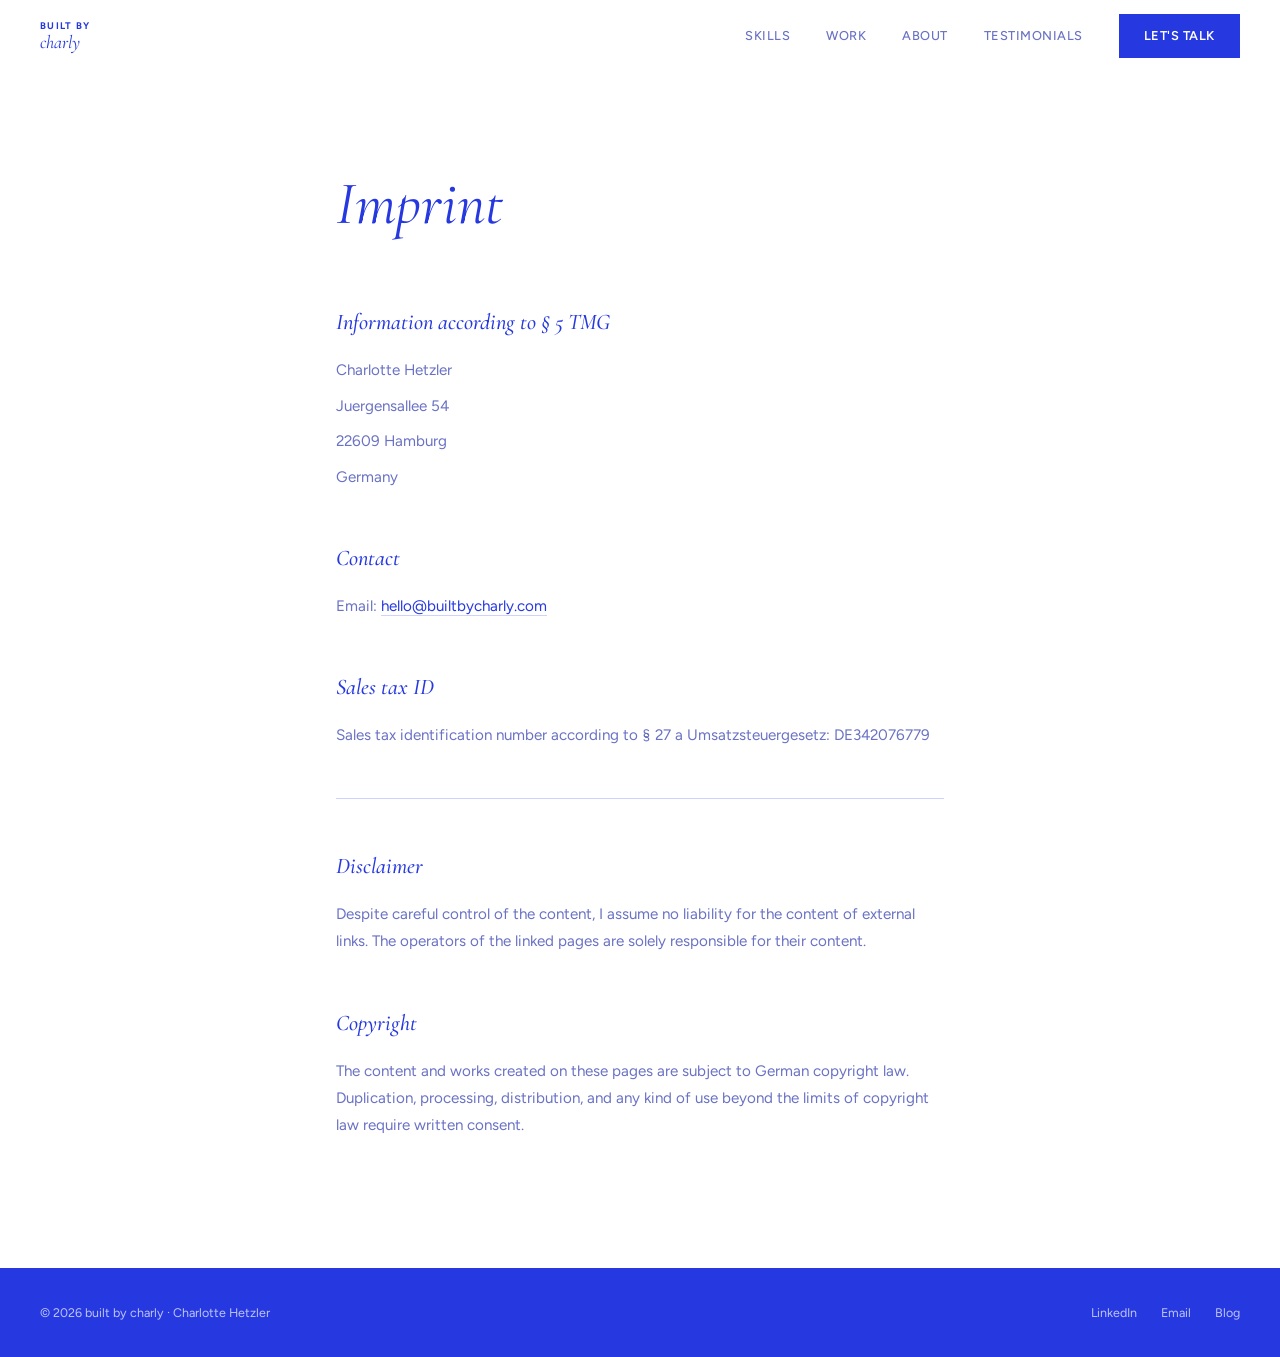
==== imprint.html @ 18672c00 "content changes + logos" ====
<!doctype html>
<html lang="en">
  <head>
    <meta charset="UTF-8" />
    <meta name="viewport" content="width=device-width, initial-scale=1.0" />
    <title>Imprint — built by charly</title>
    <meta name="robots" content="noindex" />

    <!-- Favicons -->
    <link rel="icon" href="assets/img/favicon.ico" sizes="any" />
    <link
      rel="icon"
      type="image/png"
      sizes="512x512"
      href="assets/img/favicon-512.png"
    />
    <link rel="apple-touch-icon" href="assets/img/favicon-512.png" />

    <link rel="preconnect" href="https://fonts.googleapis.com" />
    <link rel="preconnect" href="https://fonts.gstatic.com" crossorigin />
    <link
      href="https://fonts.googleapis.com/css2?family=Cormorant+Garamond:ital,wght@0,300;0,400;0,500;0,600;1,300;1,400;1,500;1,600&family=Figtree:wght@400;500;600;700&display=swap"
      rel="stylesheet"
    />
    <link rel="stylesheet" href="assets/style.css" />
    <style>
      .imprint {
        padding: calc(var(--nav-h) + 80px) 0 120px;
        max-width: 680px;
        margin: 0 auto;
        padding-left: 36px;
        padding-right: 36px;
      }
      .imprint h1 {
        font-family: var(--serif);
        font-size: clamp(2.4rem, 5vw, 3.8rem);
        font-weight: 300;
        color: var(--text);
        margin-bottom: 48px;
      }
      .imprint h1 em {
        font-style: italic;
        font-weight: 400;
      }
      .imprint h2 {
        font-family: var(--serif);
        font-size: 1.4rem;
        font-weight: 500;
        font-style: italic;
        color: var(--text);
        margin-top: 48px;
        margin-bottom: 16px;
      }
      .imprint p {
        font-size: 0.95rem;
        color: var(--text-soft);
        line-height: 1.8;
        margin-bottom: 8px;
      }
      .imprint a {
        color: var(--blue);
        border-bottom: 1px solid var(--blue-pale);
        transition: border-color 0.3s;
      }
      .imprint a:hover {
        border-color: var(--blue);
      }
      .imprint hr {
        border: none;
        height: 1px;
        background: var(--blue-pale);
        margin: 48px 0;
      }
    </style>
  </head>
  <body>
    <nav class="nav sc">
      <div class="nav-in">
        <a href="/" class="nav-logo">
          <span class="nav-logo-top">built by</span>
          <span class="nav-logo-bot">charly</span>
        </a>
        <div class="nav-links">
          <a href="/#skills">Skills</a>
          <a href="/#work">Work</a>
          <a href="/#about">About</a>
          <a href="/#testimonials">Testimonials</a>
          <a href="/#contact" class="nav-pill">Let's Talk</a>
        </div>
        <button class="burg" id="burg" aria-label="Menu">
          <span></span><span></span><span></span>
        </button>
      </div>
    </nav>
    <div class="mmenu" id="mm">
      <a href="/#skills">Skills</a>
      <a href="/#work">Work</a>
      <a href="/#about">About</a>
      <a href="/#testimonials">Testimonials</a>
      <a href="/#contact">Contact</a>
    </div>

    <div class="imprint">
      <h1><em>Imprint</em></h1>

      <h2>Information according to § 5 TMG</h2>
      <p>Charlotte Hetzler</p>
      <p>Juergensallee 54</p>
      <p>22609 Hamburg</p>
      <p>Germany</p>

      <h2>Contact</h2>
      <p>
        Email:
        <a href="mailto:hello@builtbycharly.com">hello@builtbycharly.com</a>
      </p>

      <h2>Sales tax ID</h2>
      <p>
        Sales tax identification number according to § 27 a Umsatzsteuergesetz:
        DE342076779
      </p>

      <hr />

      <h2>Disclaimer</h2>
      <p>
        Despite careful control of the content, I assume no liability for the
        content of external links. The operators of the linked pages are solely
        responsible for their content.
      </p>

      <h2>Copyright</h2>
      <p>
        The content and works created on these pages are subject to German
        copyright law. Duplication, processing, distribution, and any kind of
        use beyond the limits of copyright law require written consent.
      </p>
    </div>

    <footer>
      <span>&copy; 2026 built by charly &middot; Charlotte Hetzler</span>
      <div class="ft-links">
        <a href="https://www.linkedin.com/in/charlottehetzler/" target="_blank"
          >LinkedIn</a
        >
        <a href="mailto:hello@builtbycharly.com">Email</a>
        <a href="https://medium.com/@charlyhetzler" target="_blank">Blog</a>
      </div>
    </footer>

    <script>
      // Mobile menu
      const burg = document.getElementById("burg");
      const mm = document.getElementById("mm");
      if (burg && mm) {
        burg.addEventListener("click", () => {
          burg.classList.toggle("on");
          mm.classList.toggle("on");
        });
        mm.querySelectorAll("a").forEach((a) =>
          a.addEventListener("click", () => {
            burg.classList.remove("on");
            mm.classList.remove("on");
          }),
        );
      }
    </script>
  </body>
</html>
---- assets/style.css ----
:root{
  --blue:#2639E0;--blue-deep:#1C2DB8;--blue-pale:#CDD2FF;
  --blue-glow:rgba(38,57,224,.12);
  --white:#fff;
  --text:#2639E0;--text-body:#3D4AB0;--text-soft:#6A72C4;--text-faint:#9EA4D8;
  --serif:'Cormorant Garamond',Georgia,serif;
  --sans:'Figtree',-apple-system,sans-serif;
  --ease:cubic-bezier(.22,1,.36,1);
  --nav-h:72px;
}
*,*::before,*::after{margin:0;padding:0;box-sizing:border-box}
html{scroll-behavior:smooth}
body{font-family:var(--sans);background:var(--white);color:var(--text-body);line-height:1.7;overflow-x:hidden;-webkit-font-smoothing:antialiased}
::selection{background:var(--blue);color:#fff}
img{display:block;max-width:100%}a{color:inherit;text-decoration:none}

[data-r]{opacity:0;transform:translateY(52px);transition:opacity 1s var(--ease),transform 1s var(--ease);will-change:opacity,transform}
[data-r].v{opacity:1;transform:translateY(0)}
.d1{transition-delay:.1s}.d2{transition-delay:.2s}.d3{transition-delay:.3s}.d4{transition-delay:.4s}

.w{max-width:1200px;margin:0 auto;padding:0 36px}
.sl{font-family:var(--sans);font-size:.68rem;font-weight:700;text-transform:uppercase;letter-spacing:.2em;color:var(--blue);margin-bottom:20px}
.sh{font-family:var(--serif);font-size:clamp(2.4rem,4.8vw,3.8rem);font-weight:300;line-height:1.1;letter-spacing:-.02em;color:var(--text);margin-bottom:20px}
.sh em{font-style:italic;font-weight:400;color:var(--blue)}

/* ═══ NAV ═══ */
.nav{position:fixed;top:0;left:0;right:0;z-index:1000;height:var(--nav-h);display:flex;align-items:center;padding:0 40px;transition:background .5s,backdrop-filter .5s}
.nav.sc{background:rgba(255,255,255,.95);backdrop-filter:blur(22px)}
.nav-in{width:100%;max-width:1400px;margin:0 auto;display:flex;align-items:center;justify-content:space-between}
.nav-logo{display:flex;flex-direction:column;line-height:1;text-decoration:none}
.nav-logo-top{font-family:var(--sans);font-size:.6rem;font-weight:700;letter-spacing:.14em;text-transform:uppercase;color:var(--text)}
.nav-logo-bot{font-family:var(--serif);font-size:1.15rem;font-weight:400;font-style:italic;color:var(--blue);margin-top:2px}
.nav-links{display:flex;align-items:center;gap:36px}
.nav-links a{font-size:.8rem;font-weight:500;letter-spacing:.04em;text-transform:uppercase;color:var(--text-soft);transition:color .3s;position:relative}
.nav-links a::after{content:'';position:absolute;bottom:-5px;left:0;width:0;height:2px;background:var(--blue);transition:width .35s var(--ease)}
.nav-links a:hover{color:var(--text)}.nav-links a:hover::after{width:100%}
/* Nav pill — white outline when on hero, solid blue after scroll */
.nav-pill{background:transparent!important;color:#fff!important;border:1.5px solid rgba(255,255,255,.4)!important;padding:10px 24px;font-weight:600!important;transition:transform .3s var(--ease),box-shadow .3s,background .3s,border-color .3s,color .3s}
.nav-pill::after{display:none!important}
.nav-pill:hover{background:rgba(255,255,255,.12)!important;border-color:rgba(255,255,255,.7)!important}
/* After scroll — switch to blue pill */
.nav.sc .nav-pill{background:var(--blue)!important;color:#fff!important;border-color:var(--blue)!important}
.nav.sc .nav-pill:hover{transform:translateY(-2px);box-shadow:0 8px 24px var(--blue-glow)}
/* Nav text colors when on hero (before scroll) */
.nav:not(.sc) .nav-logo-top{color:rgba(255,255,255,.6)}
.nav:not(.sc) .nav-logo-bot{color:#fff}
.nav:not(.sc) .nav-links a{color:rgba(255,255,255,.5)}
.nav:not(.sc) .nav-links a:hover{color:#fff}
.nav:not(.sc) .nav-links a::after{background:#fff}
.nav:not(.sc) .burg span{background:#fff}
.burg{display:none;background:none;border:none;cursor:pointer;width:28px;height:20px;position:relative;z-index:1001}
.burg span{display:block;width:100%;height:2px;background:var(--text);position:absolute;left:0;transition:.35s var(--ease)}
.burg span:nth-child(1){top:0}.burg span:nth-child(2){top:9px}.burg span:nth-child(3){top:18px}
.burg.on span:nth-child(1){top:9px;transform:rotate(45deg)}.burg.on span:nth-child(2){opacity:0}.burg.on span:nth-child(3){top:9px;transform:rotate(-45deg)}
.mmenu{position:fixed;inset:0;z-index:999;background:rgba(255,255,255,.98);backdrop-filter:blur(24px);display:flex;flex-direction:column;align-items:center;justify-content:center;gap:20px;opacity:0;pointer-events:none;transition:opacity .4s}
.mmenu.on{opacity:1;pointer-events:auto}
.mmenu a{font-family:var(--serif);font-size:2.6rem;font-weight:400;font-style:italic;color:var(--text);transition:color .3s}
.mmenu a:hover{color:var(--blue)}

/* ═══ HERO ═══ */
.hero{min-height:100vh;background:var(--blue);color:#fff;display:flex;align-items:center;padding:calc(var(--nav-h) + 40px) 0 80px;position:relative;overflow:hidden}
.hero::before{content:'';position:absolute;top:-20%;right:-10%;width:800px;height:800px;border-radius:50%;background:radial-gradient(circle,rgba(255,255,255,.08),transparent 70%);pointer-events:none}
.hero-in{position:relative;z-index:2;max-width:1200px;margin:0 auto;padding:0 36px}
.hero-tag{font-size:.72rem;font-weight:600;text-transform:uppercase;letter-spacing:.2em;color:rgba(255,255,255,.45);margin-bottom:44px;display:flex;align-items:center;gap:12px;opacity:0;animation:fu .8s var(--ease) .15s forwards}
.hero-tag::before{content:'';width:24px;height:1.5px;background:rgba(255,255,255,.3)}
.hero h1{font-family:var(--serif);font-size:clamp(3.2rem,7.5vw,6.8rem);font-weight:300;line-height:1.04;letter-spacing:-.03em;max-width:900px;margin-bottom:44px;opacity:0;animation:fu .9s var(--ease) .3s forwards}
.hero h1 em{font-style:italic;font-weight:400;color:var(--blue-pale)}
.hero-p{font-size:1.1rem;color:rgba(255,255,255,.55);max-width:460px;line-height:1.8;margin-bottom:56px;opacity:0;animation:fu .9s var(--ease) .45s forwards}
.hero-btns{display:flex;gap:14px;flex-wrap:wrap;opacity:0;animation:fu .9s var(--ease) .6s forwards}
.btn{display:inline-flex;align-items:center;gap:10px;padding:16px 34px;font-size:.9rem;font-weight:600;border:none;cursor:pointer;transition:transform .35s var(--ease),box-shadow .35s}
.btn-w{background:#fff;color:var(--blue)}.btn-w:hover{transform:translateY(-3px);box-shadow:0 14px 40px rgba(38,57,224,.18)}
.btn-g{background:rgba(255,255,255,.07);color:#fff;border:1px solid rgba(255,255,255,.14)}.btn-g:hover{background:rgba(255,255,255,.13);border-color:rgba(255,255,255,.28)}
.hero-loc{position:absolute;bottom:44px;right:36px;font-size:.76rem;color:rgba(255,255,255,.28);opacity:0;animation:fu .8s var(--ease) 1s forwards}
@keyframes fu{from{opacity:0;transform:translateY(28px)}to{opacity:1;transform:translateY(0)}}

/* ═══ LOGOS — thin strip, not a full section ═══ */
.logos-strip{background:var(--blue);padding:28px 0;overflow:hidden}
.logos-track{display:flex;align-items:center;gap:56px;width:max-content;animation:ls 30s linear infinite}
.logos-track img{height:22px;width:auto;opacity:.4;filter:brightness(0) invert(1);transition:opacity .3s}
.logos-track img:hover{opacity:.8}
@keyframes ls{0%{transform:translateX(0)}100%{transform:translateX(-50%)}}

/* ═══════════════════════════════════════
   SKILLS — 4 cards, asymmetric grid
   No handoff card (it's a philosophy, not a skill)
   ═══════════════════════════════════════ */
.skills{background:var(--white);padding:160px 0 120px;position:relative;z-index:2}

.sk-grid{
  display:grid;
  grid-template-columns:1.3fr 1fr;
  grid-template-rows:auto auto;
  gap:20px;
  margin-top:56px;
}
.sk-grid:hover .sk-card{opacity:.4}
.sk-grid .sk-card:hover{opacity:1}

.sk-card{
  background:var(--white);border:2px solid var(--blue-pale);
  padding:44px 34px 38px;
  transition:opacity .4s var(--ease),transform .5s var(--ease),border-color .3s,box-shadow .4s;
}
.sk-card:hover{transform:translateY(-6px);border-color:var(--blue);box-shadow:0 20px 60px var(--blue-glow)}
.sk-card h3{font-family:var(--serif);font-size:1.4rem;font-weight:500;font-style:italic;color:var(--text);margin-bottom:14px}
.sk-card p{font-size:.88rem;color:var(--text-soft);line-height:1.75}

/* ═══════════════════════════════════════
   PROJECTS — full-width rows
   ═══════════════════════════════════════ */
.proj-sec{background:var(--blue);color:#fff;padding:160px 0;position:relative;z-index:2}
.proj-intro{max-width:600px;margin-bottom:64px}

.proj-row{
  display:flex;align-items:center;justify-content:space-between;
  padding:36px 0;border-top:1px solid rgba(255,255,255,.1);
  cursor:pointer;transition:padding .4s var(--ease),background .35s;
}
.proj-row:last-child{border-bottom:1px solid rgba(255,255,255,.1)}
.proj-row:hover{padding:36px 24px;background:rgba(255,255,255,.06)}
.proj-row-left{font-size:.78rem;font-weight:600;text-transform:uppercase;letter-spacing:.1em;color:rgba(255,255,255,.35)}
.proj-row-center{font-family:var(--serif);font-size:clamp(2.2rem,5vw,4.5rem);font-weight:400;font-style:italic;color:#fff;text-align:center;flex:1;transition:letter-spacing .4s var(--ease)}
.proj-row:hover .proj-row-center{letter-spacing:.03em}
.proj-row-right{font-size:.78rem;font-weight:600;color:rgba(255,255,255,.35)}

.proj-preview{position:fixed;width:320px;height:220px;pointer-events:none;z-index:900;overflow:hidden;opacity:0;transition:opacity .3s;box-shadow:0 20px 60px rgba(0,0,0,.3)}
.proj-preview img{width:100%;height:100%;object-fit:cover}
.proj-preview.show{opacity:1}

/* Mobile swiper */
.proj-swiper{display:none;margin-top:48px;overflow:hidden}
.proj-swiper-track{display:flex;gap:16px;overflow-x:auto;scroll-snap-type:x mandatory;-webkit-overflow-scrolling:touch;padding:8px 0 24px;cursor:grab;scrollbar-width:none}
.proj-swiper-track::-webkit-scrollbar{display:none}
.pcard-m{flex:0 0 300px;scroll-snap-align:start;background:rgba(255,255,255,.06);border:1px solid rgba(255,255,255,.1);overflow:hidden;display:block;transition:transform .5s var(--ease)}
.pcard-m:hover{transform:translateY(-6px)}
.pcard-m-img{width:100%;height:200px;overflow:hidden}
.pcard-m-img img{width:100%;height:100%;object-fit:cover;transition:transform .6s var(--ease)}
.pcard-m:hover .pcard-m-img img{transform:scale(1.05)}
.pcard-m-body{padding:20px 22px}
.pcard-m-tag{font-size:.62rem;font-weight:700;text-transform:uppercase;letter-spacing:.12em;color:var(--blue-pale);margin-bottom:6px}
.pcard-m-body h3{font-family:var(--serif);font-size:1.2rem;font-weight:500;margin-bottom:8px}
.pcard-m-body p{font-size:.82rem;color:rgba(255,255,255,.5);line-height:1.65}

/* ═══════════════════════════════════════
   ENGINEERING — stacked, with code texture
   ═══════════════════════════════════════ */
.eng{background:var(--white);padding:160px 0;position:relative;z-index:2}
.eng-cards{display:flex;flex-direction:column;gap:24px;margin-top:56px}
.eng-card{
  border:2px solid var(--blue-pale);padding:40px 40px;
  display:grid;grid-template-columns:1fr 1fr;gap:32px;align-items:start;
  transition:border-color .3s,box-shadow .4s var(--ease);
}
.eng-card:hover{border-color:var(--blue);box-shadow:0 16px 48px var(--blue-glow)}
a.eng-card{text-decoration:none;display:grid}
.eng-card h3{font-family:var(--serif);font-size:1.5rem;font-weight:400;color:var(--text);margin-bottom:4px}
.eng-link{font-size:1rem;opacity:.4;margin-left:8px;transition:opacity .3s,margin-left .3s}
.eng-card:hover .eng-link{opacity:1;margin-left:12px}
.eng-tag{font-size:.65rem;font-weight:700;text-transform:uppercase;letter-spacing:.14em;color:var(--blue);margin-bottom:8px}
.eng-card p{font-size:.9rem;color:var(--text-soft);line-height:1.78}
.eng-tech{display:flex;flex-wrap:wrap;gap:16px;margin-top:12px;font-size:.75rem;font-weight:600;color:var(--text);text-transform:uppercase;letter-spacing:.04em}

/* ═══════════════════════════════════════
   ABOUT — with breathwork mention
   ═══════════════════════════════════════ */
.abt{background:var(--white);position:relative;z-index:2;padding:160px 0}
.abt-grid{display:grid;grid-template-columns:.85fr 1.15fr;gap:80px;align-items:start;margin-top:48px}
.abt-vis{position:relative}
.abt-ph{width:100%;aspect-ratio:4/5;overflow:hidden;background:var(--blue-pale)}
.abt-ph img{width:100%;height:100%;object-fit:cover}
.abt-txt h2{font-family:var(--serif);font-size:clamp(2.2rem,4vw,3.2rem);font-weight:300;line-height:1.12;color:var(--text);margin-bottom:28px}
.abt-txt h2 em{font-style:italic;font-weight:400;color:var(--blue)}
.abt-txt p{font-size:.95rem;color:var(--text-soft);line-height:1.85;margin-bottom:16px}
.abt-txt p strong{color:var(--text);font-weight:600}
.abt-txt p a{color:var(--blue);border-bottom:1px solid var(--blue-pale);transition:border-color .3s}
.abt-txt p a:hover{border-color:var(--blue)}
.abt-txt p em{font-family:var(--serif);font-style:italic}

/* ═══════════════════════════════════════
   TESTIMONIALS — curated 4, varied layout
   ═══════════════════════════════════════ */
.tst{background:var(--blue);color:#fff;padding:140px 0;position:relative;z-index:2}
.tst-grid{display:grid;grid-template-columns:1fr 1fr;gap:20px;margin-top:56px}
.tst-c{
  background:var(--white);border:2px solid var(--blue-pale);
  padding:36px 30px 28px;
  transition:transform .5s var(--ease),border-color .4s;
}
.tst-c:hover{transform:translateY(-4px);border-color:var(--blue)}
.tst-q{font-family:var(--serif);font-size:3rem;line-height:.7;color:var(--blue);opacity:.18;margin-bottom:12px;font-weight:300}
.tst-c blockquote{font-size:.87rem;color:var(--text-soft);line-height:1.76;font-style:italic}
.tst-label{font-size:.62rem;font-weight:700;text-transform:uppercase;letter-spacing:.12em;color:var(--blue);margin-bottom:10px;opacity:.4}
.tst-who{margin-top:20px;padding-top:12px;border-top:1px solid var(--blue-pale)}
.tst-who strong{display:block;font-size:.84rem;color:var(--text)}
.tst-who span{font-size:.74rem;color:var(--text-faint)}

/* Mobile testimonial swiper */
.tst-swiper{display:none;margin-top:48px;overflow:hidden}
.tst-swiper-track{display:flex;gap:16px;overflow-x:auto;scroll-snap-type:x mandatory;-webkit-overflow-scrolling:touch;padding:4px 0 20px;scrollbar-width:none}
.tst-swiper-track::-webkit-scrollbar{display:none}
.tst-swiper .tst-c{flex:0 0 300px;scroll-snap-align:start;margin-bottom:0}

/* ═══ CTA ═══ */
.cta{background:var(--white);text-align:center;padding:160px 0 100px;position:relative;z-index:2}
.cta-in{max-width:620px;margin:0 auto}
.cta-in h2{font-family:var(--serif);font-size:clamp(2.4rem,5.5vw,4rem);font-weight:300;line-height:1.08;color:var(--text);margin-bottom:22px}
.cta-in h2 em{font-style:italic;font-weight:400;color:var(--blue)}
.cta-in p{font-size:1rem;color:var(--text-soft);margin-bottom:40px;line-height:1.78}
.cta-avail{display:inline-flex;align-items:center;gap:8px;font-size:.78rem;font-weight:600;color:var(--text);margin-bottom:32px;text-transform:uppercase;letter-spacing:.08em}
.cta-avail::before{content:'';width:8px;height:8px;border-radius:50%;background:#34D399;animation:pulse 2s ease-in-out infinite}
@keyframes pulse{0%,100%{opacity:1}50%{opacity:.4}}
.cta-mail{font-family:var(--serif);font-size:1.5rem;font-weight:400;font-style:italic;color:var(--blue);display:inline-flex;align-items:center;gap:8px;border-bottom:2px solid var(--blue-pale);padding-bottom:4px;transition:gap .3s var(--ease),border-color .3s}
.cta-mail:hover{gap:18px;border-color:var(--blue)}

/* ═══ FOOTER ═══ */
footer{padding:34px 40px;background:var(--blue);color:rgba(255,255,255,.7);display:flex;justify-content:space-between;align-items:center;font-size:.78rem;position:relative;z-index:2}
.ft-links{display:flex;gap:24px}
.ft-links a{color:rgba(255,255,255,.7);transition:color .3s}.ft-links a:hover{color:#fff}

/* ═══ RESPONSIVE ═══ */
@media(max-width:1060px){
  .sk-grid{grid-template-columns:1fr 1fr}
  .eng-card{grid-template-columns:1fr}
  .tst-grid{grid-template-columns:1fr 1fr}
  .abt-grid{grid-template-columns:1fr;gap:48px}
}
@media(max-width:768px){
  .skills,.eng,.abt,.cta{padding:72px 0}
  .proj-sec,.tst{padding:72px 0}
  .nav{padding:0 20px}.nav-links{display:none}.burg{display:block}
  .hero{padding:calc(var(--nav-h) + 16px) 0 48px}
  .hero-in,.w{padding:0 20px}
  .eng-card{padding:28px 24px;gap:20px}
  .eng-card h3{font-size:1.25rem}
  .hero-loc{display:none}
  .hero-btns{flex-direction:column;align-items:stretch;text-align:center}
  .btn{justify-content:center}
  .logos-strip{padding:20px 0}
  .logos-track img{height:16px}
  .logos-track{gap:36px}
  .cta{padding:72px 20px}
  .cta-in{padding:0}
  footer{flex-direction:column;gap:14px;text-align:center;padding:24px 20px}

  /* Skills — swiper on mobile */
  .sk-grid{display:flex;gap:14px;overflow-x:auto;scroll-snap-type:x mandatory;-webkit-overflow-scrolling:touch;scrollbar-width:none;padding:4px 0 16px;margin-left:-20px;margin-right:-20px;padding-left:20px;padding-right:20px}
  .sk-grid::-webkit-scrollbar{display:none}
  .sk-grid:hover .sk-card{opacity:1}
  .sk-card{flex:0 0 280px;scroll-snap-align:start;padding:32px 24px 28px}

  /* Projects swiper — full bleed */
  .proj-rows{display:none}
  .proj-swiper{display:block}
  .proj-swiper-track{margin-left:-20px;margin-right:-20px;padding-left:0;padding-right:0}
  .proj-swiper-track .pcard-m:first-child{margin-left:20px}

  /* Testimonials — full bleed swiper */
  .tst-grid{display:none}
  .tst-swiper{display:block}
  .tst-swiper-track{margin-left:-20px;margin-right:-20px;padding-left:0;padding-right:0}
  .tst-swiper-track .tst-c:first-child{margin-left:20px}
}
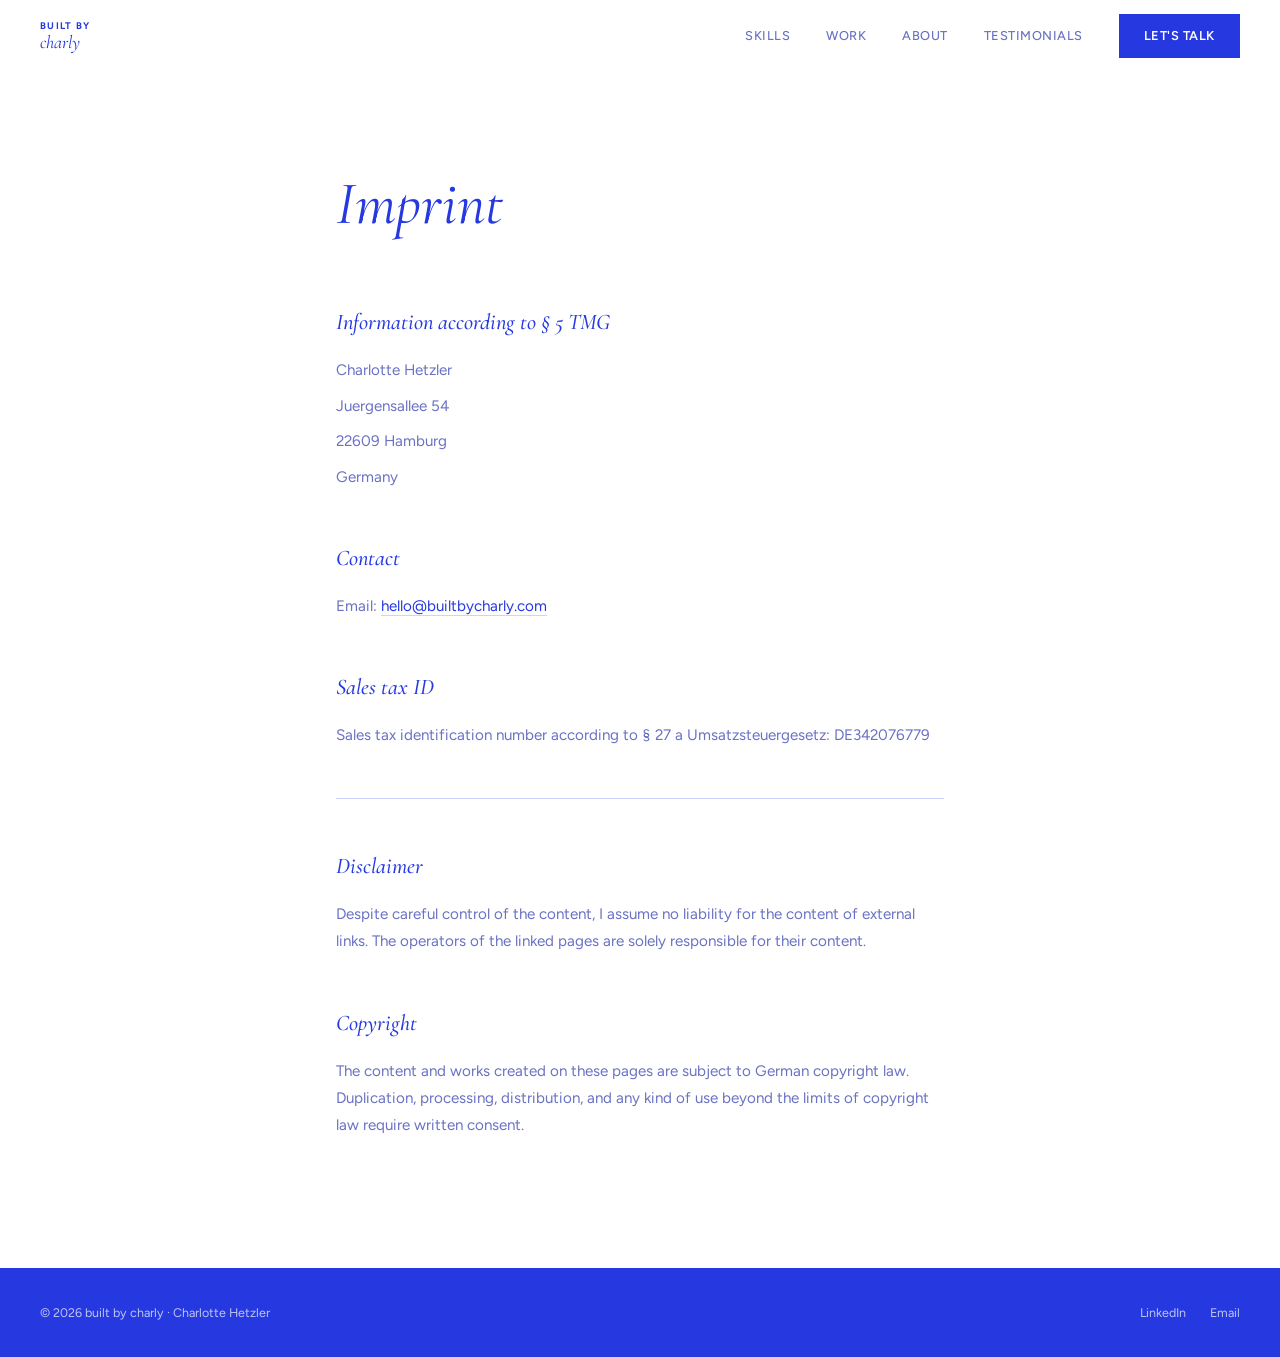
==== commit 17d12b51: "remove blog" ====
--- a/imprint.html
+++ b/imprint.html
@@ -145,7 +145,6 @@
           >LinkedIn</a
         >
         <a href="mailto:hello@builtbycharly.com">Email</a>
-        <a href="https://medium.com/@charlyhetzler" target="_blank">Blog</a>
       </div>
     </footer>
 
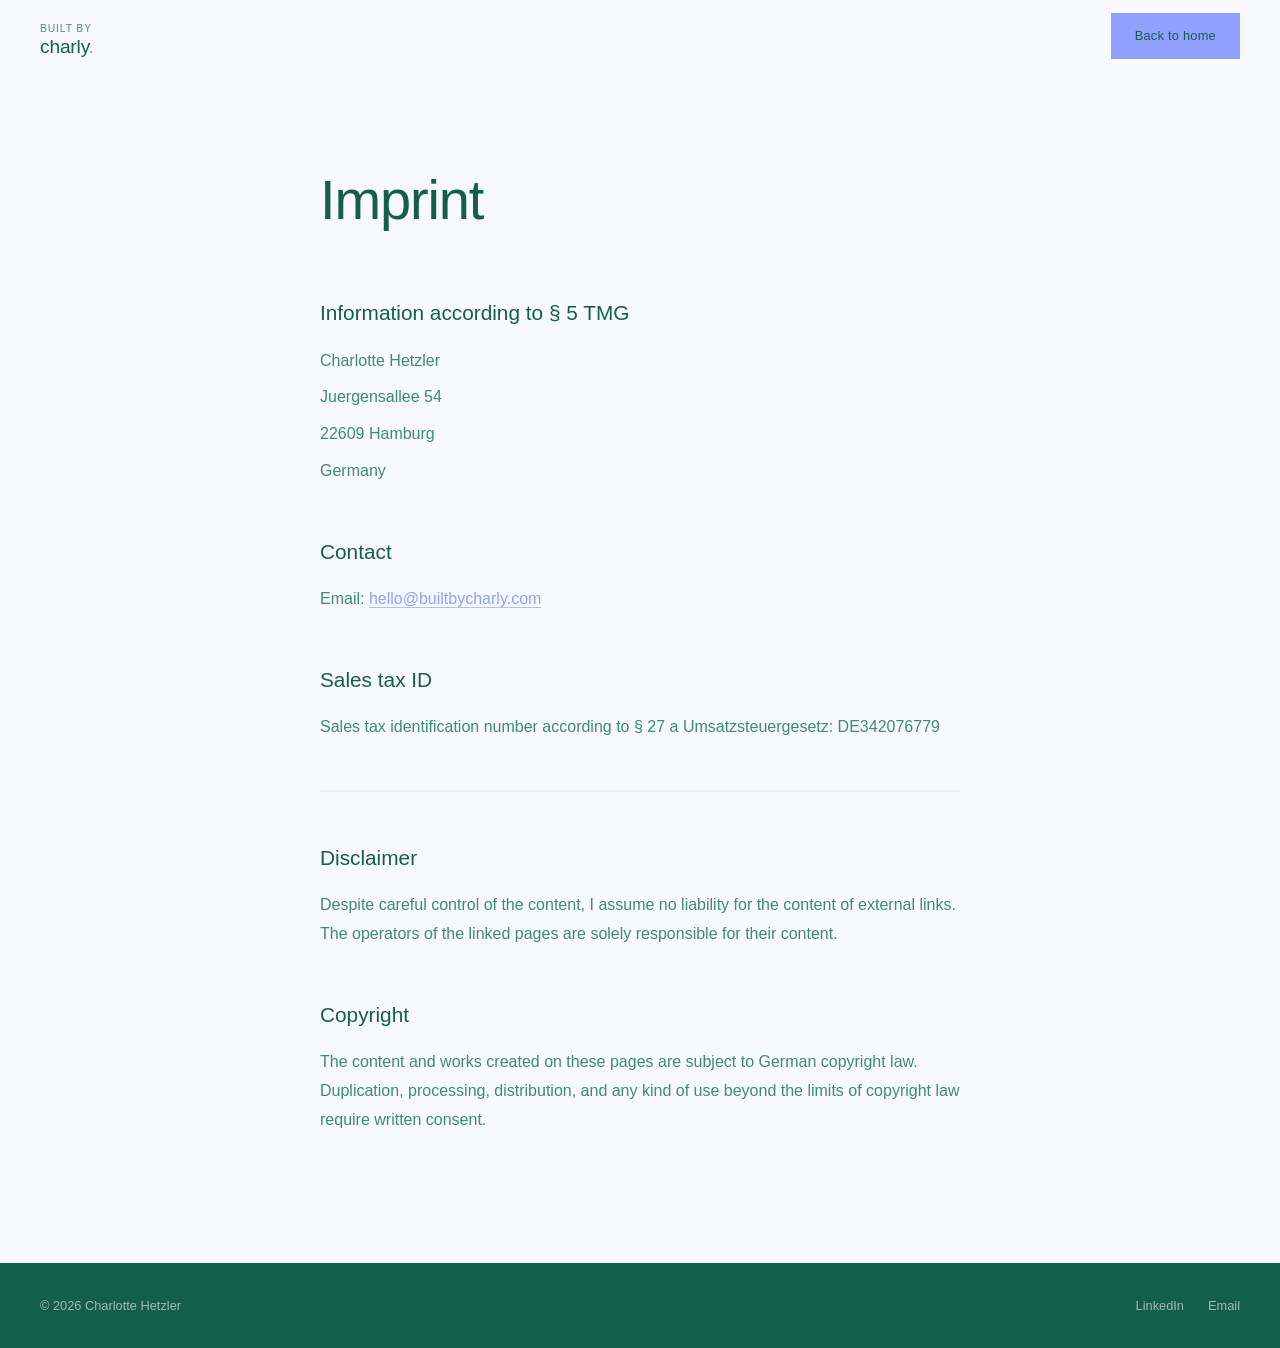
==== commit 776d4c6f: "revamp" ====
--- a/imprint.html
+++ b/imprint.html
@@ -6,102 +6,203 @@
     <title>Imprint — built by charly</title>
     <meta name="robots" content="noindex" />
 
-    <!-- Favicons -->
-    <link rel="icon" href="assets/img/favicon.ico" sizes="any" />
-    <link
-      rel="icon"
-      type="image/png"
-      sizes="512x512"
-      href="assets/img/favicon-512.png"
-    />
-    <link rel="apple-touch-icon" href="assets/img/favicon-512.png" />
-
-    <link rel="preconnect" href="https://fonts.googleapis.com" />
-    <link rel="preconnect" href="https://fonts.gstatic.com" crossorigin />
-    <link
-      href="https://fonts.googleapis.com/css2?family=Cormorant+Garamond:ital,wght@0,300;0,400;0,500;0,600;1,300;1,400;1,500;1,600&family=Figtree:wght@400;500;600;700&display=swap"
-      rel="stylesheet"
-    />
-    <link rel="stylesheet" href="assets/style.css" />
+    <!-- Favicon -->
+    <link rel="icon" href="assets/img/favicon.svg?v=2" type="image/svg+xml" />
+
+    <!-- Clash Display + Satoshi from Fontshare -->
+    <link href="https://api.fontshare.com/v2/css?f[]=clash-display@400,500,600,700&f[]=satoshi@400,500,700&display=swap" rel="stylesheet" />
+
     <style>
+      :root {
+        --teal: #145f4b;
+        --teal-light: #1d7a62;
+        --teal-soft: #3d8b78;
+        --periwinkle: #92a0ff;
+        --periwinkle-light: #b3bdff;
+        --cream: #F8F9FC;
+        --cream-dark: #ECEEF5;
+        --display: 'Clash Display', sans-serif;
+        --body: 'Satoshi', -apple-system, sans-serif;
+        --nav-h: 72px;
+      }
+
+      *, *::before, *::after {
+        margin: 0;
+        padding: 0;
+        box-sizing: border-box;
+      }
+
+      body {
+        font-family: var(--body);
+        background: var(--cream);
+        color: var(--teal-soft);
+        line-height: 1.7;
+        -webkit-font-smoothing: antialiased;
+      }
+
+      a {
+        color: inherit;
+        text-decoration: none;
+      }
+
+      /* Nav */
+      .nav {
+        position: fixed;
+        top: 0;
+        left: 0;
+        right: 0;
+        z-index: 1000;
+        height: var(--nav-h);
+        display: flex;
+        align-items: center;
+        justify-content: space-between;
+        padding: 0 40px;
+        background: var(--cream);
+      }
+
+      .nav-logo {
+        font-family: var(--display);
+        font-size: 1.2rem;
+        font-weight: 500;
+        letter-spacing: -0.01em;
+        color: var(--teal);
+        line-height: 1.1;
+        transition: color 0.3s;
+      }
+
+      .nav-logo:hover {
+        color: var(--periwinkle);
+      }
+
+      .nav-logo-prefix {
+        font-family: var(--body);
+        font-size: 0.65rem;
+        font-weight: 400;
+        letter-spacing: 0.08em;
+        text-transform: uppercase;
+        opacity: 0.7;
+      }
+
+      .nav-logo-dot {
+        color: var(--periwinkle);
+      }
+
+      .nav-back {
+        font-family: var(--display);
+        font-size: 0.8rem;
+        font-weight: 500;
+        letter-spacing: 0.02em;
+        color: var(--teal);
+        padding: 12px 24px;
+        background: var(--periwinkle);
+        transition: transform 0.3s, box-shadow 0.3s;
+      }
+
+      .nav-back:hover {
+        transform: translateY(-2px);
+        box-shadow: 0 8px 24px rgba(146, 160, 255, 0.25);
+      }
+
+      /* Content */
       .imprint {
-        padding: calc(var(--nav-h) + 80px) 0 120px;
-        max-width: 680px;
+        padding: calc(var(--nav-h) + 80px) 40px 120px;
+        max-width: 720px;
         margin: 0 auto;
-        padding-left: 36px;
-        padding-right: 36px;
-      }
+      }
+
       .imprint h1 {
-        font-family: var(--serif);
-        font-size: clamp(2.4rem, 5vw, 3.8rem);
-        font-weight: 300;
-        color: var(--text);
+        font-family: var(--display);
+        font-size: clamp(2.4rem, 5vw, 3.5rem);
+        font-weight: 400;
+        letter-spacing: -0.02em;
+        color: var(--teal);
         margin-bottom: 48px;
       }
-      .imprint h1 em {
-        font-style: italic;
-        font-weight: 400;
-      }
+
       .imprint h2 {
-        font-family: var(--serif);
-        font-size: 1.4rem;
+        font-family: var(--display);
+        font-size: 1.3rem;
         font-weight: 500;
-        font-style: italic;
-        color: var(--text);
+        color: var(--teal);
         margin-top: 48px;
         margin-bottom: 16px;
       }
+
       .imprint p {
-        font-size: 0.95rem;
-        color: var(--text-soft);
+        font-size: 1rem;
+        color: var(--teal-soft);
         line-height: 1.8;
         margin-bottom: 8px;
       }
+
       .imprint a {
-        color: var(--blue);
-        border-bottom: 1px solid var(--blue-pale);
+        color: var(--periwinkle);
+        border-bottom: 1px solid var(--periwinkle-light);
         transition: border-color 0.3s;
       }
+
       .imprint a:hover {
-        border-color: var(--blue);
-      }
+        border-color: var(--periwinkle);
+      }
+
       .imprint hr {
         border: none;
-        height: 1px;
-        background: var(--blue-pale);
+        height: 2px;
+        background: var(--cream-dark);
         margin: 48px 0;
+      }
+
+      /* Footer */
+      footer {
+        padding: 32px 40px;
+        background: var(--teal);
+        color: rgba(248, 249, 252, 0.6);
+        display: flex;
+        justify-content: space-between;
+        align-items: center;
+        font-size: 0.8rem;
+      }
+
+      .footer-links {
+        display: flex;
+        gap: 24px;
+      }
+
+      .footer-links a {
+        color: rgba(248, 249, 252, 0.6);
+        transition: color 0.3s;
+      }
+
+      .footer-links a:hover {
+        color: var(--periwinkle-light);
+      }
+
+      @media (max-width: 600px) {
+        .nav {
+          padding: 0 24px;
+        }
+
+        .imprint {
+          padding: calc(var(--nav-h) + 60px) 24px 80px;
+        }
+
+        footer {
+          flex-direction: column;
+          gap: 16px;
+          text-align: center;
+          padding: 24px;
+        }
       }
     </style>
   </head>
   <body>
-    <nav class="nav sc">
-      <div class="nav-in">
-        <a href="/" class="nav-logo">
-          <span class="nav-logo-top">built by</span>
-          <span class="nav-logo-bot">charly</span>
-        </a>
-        <div class="nav-links">
-          <a href="/#skills">Skills</a>
-          <a href="/#work">Work</a>
-          <a href="/#about">About</a>
-          <a href="/#testimonials">Testimonials</a>
-          <a href="/#contact" class="nav-pill">Let's Talk</a>
-        </div>
-        <button class="burg" id="burg" aria-label="Menu">
-          <span></span><span></span><span></span>
-        </button>
-      </div>
+    <nav class="nav">
+      <a href="/" class="nav-logo"><span class="nav-logo-prefix">built by</span><br>charly<span class="nav-logo-dot">.</span></a>
+      <a href="/" class="nav-back">Back to home</a>
     </nav>
-    <div class="mmenu" id="mm">
-      <a href="/#skills">Skills</a>
-      <a href="/#work">Work</a>
-      <a href="/#about">About</a>
-      <a href="/#testimonials">Testimonials</a>
-      <a href="/#contact">Contact</a>
-    </div>
 
     <div class="imprint">
-      <h1><em>Imprint</em></h1>
+      <h1>Imprint</h1>
 
       <h2>Information according to § 5 TMG</h2>
       <p>Charlotte Hetzler</p>
@@ -139,31 +240,11 @@
     </div>
 
     <footer>
-      <span>&copy; 2026 built by charly &middot; Charlotte Hetzler</span>
-      <div class="ft-links">
-        <a href="https://www.linkedin.com/in/charlottehetzler/" target="_blank"
-          >LinkedIn</a
-        >
+      <span>&copy; 2026 Charlotte Hetzler</span>
+      <div class="footer-links">
+        <a href="https://www.linkedin.com/in/charlottehetzler/" target="_blank">LinkedIn</a>
         <a href="mailto:hello@builtbycharly.com">Email</a>
       </div>
     </footer>
-
-    <script>
-      // Mobile menu
-      const burg = document.getElementById("burg");
-      const mm = document.getElementById("mm");
-      if (burg && mm) {
-        burg.addEventListener("click", () => {
-          burg.classList.toggle("on");
-          mm.classList.toggle("on");
-        });
-        mm.querySelectorAll("a").forEach((a) =>
-          a.addEventListener("click", () => {
-            burg.classList.remove("on");
-            mm.classList.remove("on");
-          }),
-        );
-      }
-    </script>
   </body>
 </html>
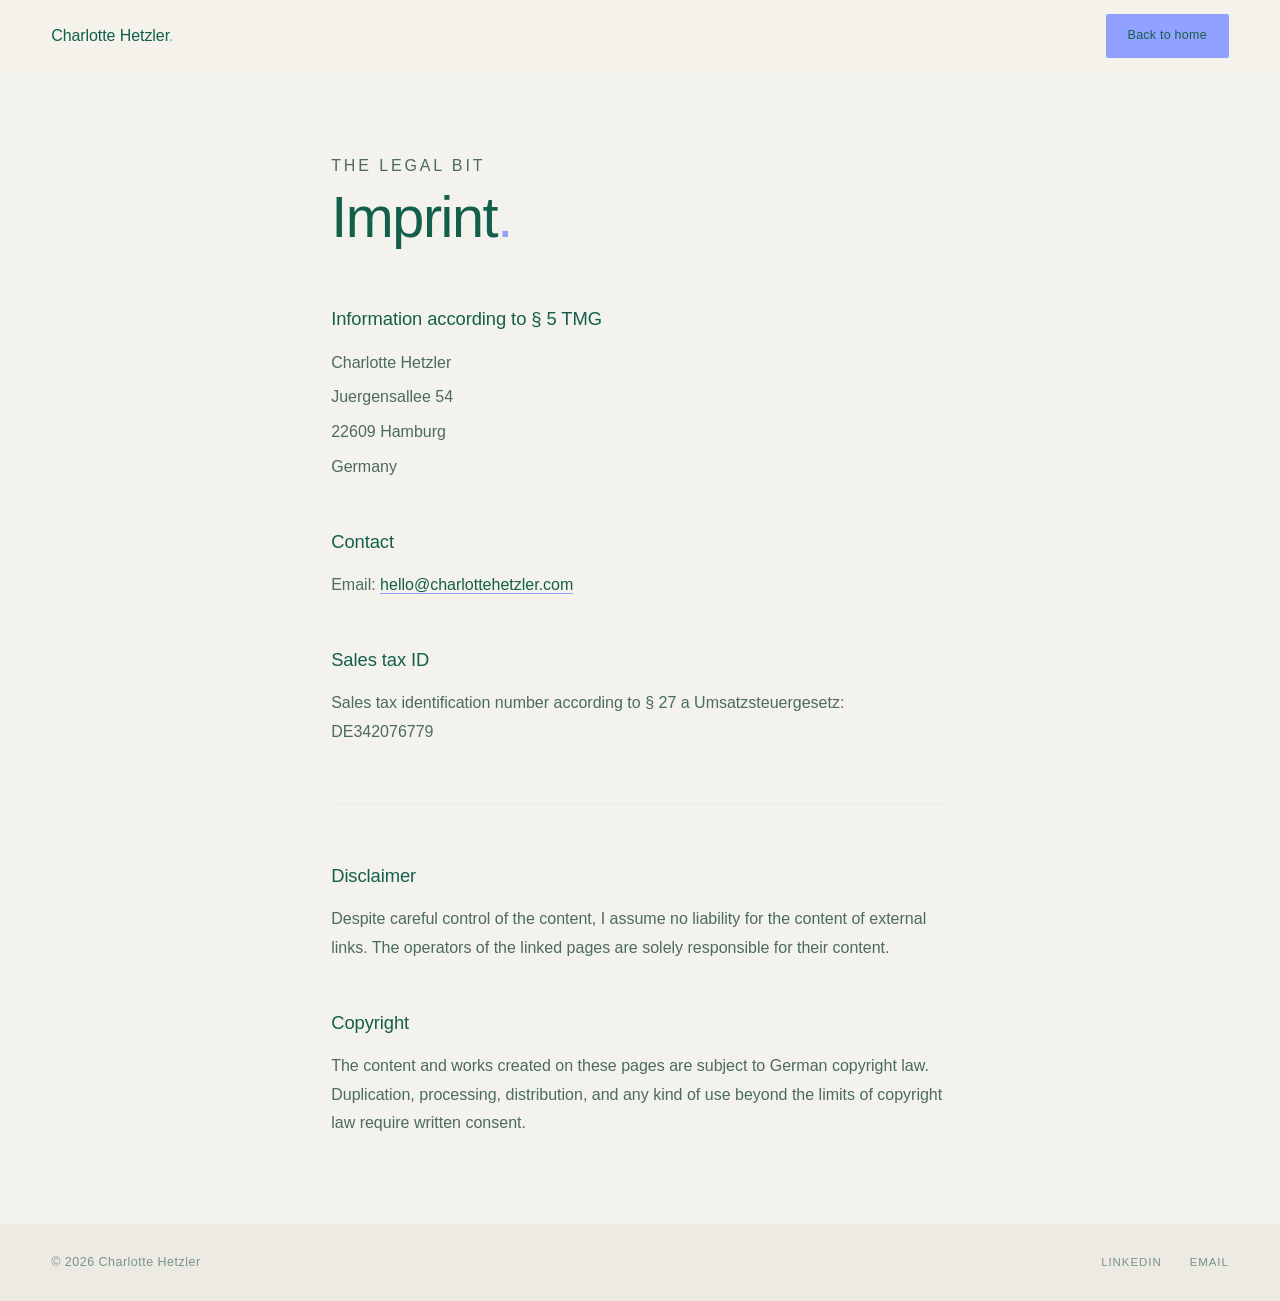
==== commit 6ff80f0a: "content updates" ====
--- a/imprint.html
+++ b/imprint.html
@@ -3,206 +3,169 @@
   <head>
     <meta charset="UTF-8" />
     <meta name="viewport" content="width=device-width, initial-scale=1.0" />
-    <title>Imprint — built by charly</title>
+    <title>Imprint — Charlotte Hetzler</title>
     <meta name="robots" content="noindex" />
 
     <!-- Favicon -->
-    <link rel="icon" href="assets/img/favicon.svg?v=2" type="image/svg+xml" />
+    <link rel="icon" href="assets/img/favicon.svg?v=3" type="image/svg+xml" />
 
     <!-- Clash Display + Satoshi from Fontshare -->
     <link href="https://api.fontshare.com/v2/css?f[]=clash-display@400,500,600,700&f[]=satoshi@400,500,700&display=swap" rel="stylesheet" />
+    <link rel="stylesheet" href="assets/style.css" />
 
     <style>
-      :root {
-        --teal: #145f4b;
-        --teal-light: #1d7a62;
-        --teal-soft: #3d8b78;
-        --periwinkle: #92a0ff;
-        --periwinkle-light: #b3bdff;
-        --cream: #F8F9FC;
-        --cream-dark: #ECEEF5;
-        --display: 'Clash Display', sans-serif;
-        --body: 'Satoshi', -apple-system, sans-serif;
-        --nav-h: 72px;
-      }
+      /* Page-specific overrides — uses the main stylesheet's tokens */
+      body { cursor: auto; overflow-x: hidden; }
+      a, button { cursor: auto; }
 
-      *, *::before, *::after {
-        margin: 0;
-        padding: 0;
-        box-sizing: border-box;
-      }
-
-      body {
-        font-family: var(--body);
-        background: var(--cream);
-        color: var(--teal-soft);
-        line-height: 1.7;
-        -webkit-font-smoothing: antialiased;
-      }
-
-      a {
-        color: inherit;
-        text-decoration: none;
-      }
-
-      /* Nav */
-      .nav {
+      .imprint-nav {
         position: fixed;
-        top: 0;
-        left: 0;
-        right: 0;
+        top: 0; left: 0; right: 0;
         z-index: 1000;
         height: var(--nav-h);
         display: flex;
         align-items: center;
         justify-content: space-between;
-        padding: 0 40px;
-        background: var(--cream);
+        padding: 0 var(--gutter);
+        background: rgba(244, 242, 236, 0.85);
+        backdrop-filter: blur(12px);
+        -webkit-backdrop-filter: blur(12px);
       }
 
-      .nav-logo {
+      .imprint-nav .nav-logo {
         font-family: var(--display);
-        font-size: 1.2rem;
+        font-size: 1rem;
         font-weight: 500;
-        letter-spacing: -0.01em;
+        letter-spacing: -0.005em;
         color: var(--teal);
         line-height: 1.1;
-        transition: color 0.3s;
+        transition: opacity 0.2s;
       }
+      .imprint-nav .nav-logo:hover { opacity: 0.7; }
+      .imprint-nav .nav-logo-dot { color: var(--periwinkle); }
 
-      .nav-logo:hover {
-        color: var(--periwinkle);
-      }
-
-      .nav-logo-prefix {
-        font-family: var(--body);
-        font-size: 0.65rem;
-        font-weight: 400;
-        letter-spacing: 0.08em;
-        text-transform: uppercase;
-        opacity: 0.7;
-      }
-
-      .nav-logo-dot {
-        color: var(--periwinkle);
-      }
-
-      .nav-back {
+      .imprint-nav .nav-back {
         font-family: var(--display);
-        font-size: 0.8rem;
+        font-size: 0.78rem;
         font-weight: 500;
         letter-spacing: 0.02em;
         color: var(--teal);
-        padding: 12px 24px;
+        padding: 11px 22px;
         background: var(--periwinkle);
-        transition: transform 0.3s, box-shadow 0.3s;
+        border-radius: 2px;
+        transition: transform 0.3s var(--ease), box-shadow 0.3s, background 0.3s;
+      }
+      .imprint-nav .nav-back:hover {
+        transform: translateY(-1px);
+        box-shadow: 0 6px 20px var(--periwinkle-glow);
+        background: var(--periwinkle-light);
       }
 
-      .nav-back:hover {
-        transform: translateY(-2px);
-        box-shadow: 0 8px 24px rgba(146, 160, 255, 0.25);
-      }
-
-      /* Content */
       .imprint {
-        padding: calc(var(--nav-h) + 80px) 40px 120px;
+        padding: calc(var(--nav-h) + 80px) var(--gutter) 80px;
         max-width: 720px;
         margin: 0 auto;
       }
 
+      .imprint-eyebrow {
+        font-family: var(--body);
+        font-size: 0.78rem;
+        font-weight: 500;
+        letter-spacing: 0.18em;
+        text-transform: uppercase;
+        color: var(--text-soft);
+        margin-bottom: 18px;
+      }
+
       .imprint h1 {
         font-family: var(--display);
-        font-size: clamp(2.4rem, 5vw, 3.5rem);
-        font-weight: 400;
-        letter-spacing: -0.02em;
+        font-size: clamp(2.4rem, 5vw, 3.6rem);
+        font-weight: 500;
+        letter-spacing: -0.025em;
         color: var(--teal);
-        margin-bottom: 48px;
+        margin-bottom: 56px;
+        line-height: 1.05;
       }
+      .imprint h1 .dot { color: var(--periwinkle); }
 
       .imprint h2 {
         font-family: var(--display);
-        font-size: 1.3rem;
+        font-size: 1.15rem;
         font-weight: 500;
         color: var(--teal);
-        margin-top: 48px;
-        margin-bottom: 16px;
+        margin-top: 44px;
+        margin-bottom: 14px;
+        letter-spacing: -0.005em;
       }
 
       .imprint p {
         font-size: 1rem;
-        color: var(--teal-soft);
+        color: var(--text-body);
         line-height: 1.8;
-        margin-bottom: 8px;
+        margin-bottom: 6px;
       }
 
       .imprint a {
+        color: var(--teal);
+        border-bottom: 1px solid var(--periwinkle);
+        transition: color 0.3s, border-color 0.3s;
+      }
+      .imprint a:hover {
         color: var(--periwinkle);
-        border-bottom: 1px solid var(--periwinkle-light);
-        transition: border-color 0.3s;
-      }
-
-      .imprint a:hover {
-        border-color: var(--periwinkle);
+        border-color: var(--teal);
       }
 
       .imprint hr {
         border: none;
-        height: 2px;
-        background: var(--cream-dark);
-        margin: 48px 0;
+        height: 1px;
+        background: var(--cream-warm);
+        margin: 56px 0;
       }
 
-      /* Footer */
-      footer {
-        padding: 32px 40px;
-        background: var(--teal);
-        color: rgba(248, 249, 252, 0.6);
+      .imprint-footer {
+        padding: 28px var(--gutter);
+        background: var(--cream-warm);
+        color: var(--text-soft);
         display: flex;
         justify-content: space-between;
         align-items: center;
-        font-size: 0.8rem;
+        font-size: 0.78rem;
+        font-family: var(--display);
+        letter-spacing: 0.04em;
       }
 
-      .footer-links {
+      .imprint-footer-links {
         display: flex;
-        gap: 24px;
+        gap: 28px;
       }
 
-      .footer-links a {
-        color: rgba(248, 249, 252, 0.6);
+      .imprint-footer-links a {
+        color: var(--text-soft);
         transition: color 0.3s;
+        text-transform: uppercase;
+        letter-spacing: 0.08em;
+        font-size: 0.72rem;
       }
-
-      .footer-links a:hover {
-        color: var(--periwinkle-light);
-      }
+      .imprint-footer-links a:hover { color: var(--teal); }
 
       @media (max-width: 600px) {
-        .nav {
-          padding: 0 24px;
-        }
-
-        .imprint {
-          padding: calc(var(--nav-h) + 60px) 24px 80px;
-        }
-
-        footer {
+        .imprint-footer {
           flex-direction: column;
-          gap: 16px;
+          gap: 14px;
           text-align: center;
-          padding: 24px;
         }
       }
     </style>
   </head>
   <body>
-    <nav class="nav">
-      <a href="/" class="nav-logo"><span class="nav-logo-prefix">built by</span><br>charly<span class="nav-logo-dot">.</span></a>
+    <nav class="imprint-nav">
+      <a href="/" class="nav-logo">Charlotte Hetzler<span class="nav-logo-dot">.</span></a>
       <a href="/" class="nav-back">Back to home</a>
     </nav>
 
     <div class="imprint">
-      <h1>Imprint</h1>
+      <p class="imprint-eyebrow">The legal bit</p>
+      <h1>Imprint<span class="dot">.</span></h1>
 
       <h2>Information according to § 5 TMG</h2>
       <p>Charlotte Hetzler</p>
@@ -211,39 +174,25 @@
       <p>Germany</p>
 
       <h2>Contact</h2>
-      <p>
-        Email:
-        <a href="mailto:hello@builtbycharly.com">hello@builtbycharly.com</a>
-      </p>
+      <p>Email: <a href="mailto:hello@charlottehetzler.com">hello@charlottehetzler.com</a></p>
 
       <h2>Sales tax ID</h2>
-      <p>
-        Sales tax identification number according to § 27 a Umsatzsteuergesetz:
-        DE342076779
-      </p>
+      <p>Sales tax identification number according to § 27 a Umsatzsteuergesetz: DE342076779</p>
 
       <hr />
 
       <h2>Disclaimer</h2>
-      <p>
-        Despite careful control of the content, I assume no liability for the
-        content of external links. The operators of the linked pages are solely
-        responsible for their content.
-      </p>
+      <p>Despite careful control of the content, I assume no liability for the content of external links. The operators of the linked pages are solely responsible for their content.</p>
 
       <h2>Copyright</h2>
-      <p>
-        The content and works created on these pages are subject to German
-        copyright law. Duplication, processing, distribution, and any kind of
-        use beyond the limits of copyright law require written consent.
-      </p>
+      <p>The content and works created on these pages are subject to German copyright law. Duplication, processing, distribution, and any kind of use beyond the limits of copyright law require written consent.</p>
     </div>
 
-    <footer>
+    <footer class="imprint-footer">
       <span>&copy; 2026 Charlotte Hetzler</span>
-      <div class="footer-links">
-        <a href="https://www.linkedin.com/in/charlottehetzler/" target="_blank">LinkedIn</a>
-        <a href="mailto:hello@builtbycharly.com">Email</a>
+      <div class="imprint-footer-links">
+        <a href="https://www.linkedin.com/in/charlottehetzler/" target="_blank" rel="noopener">LinkedIn</a>
+        <a href="mailto:hello@charlottehetzler.com">Email</a>
       </div>
     </footer>
   </body>
--- a/assets/style.css
+++ b/assets/style.css
@@ -0,0 +1,1140 @@
+/* ═══════════════════════════════════════
+   CHARLOTTE HETZLER — Portfolio
+   Vertical scroll · Cream-first · Ink green
+   Clash Display + Satoshi
+   ═══════════════════════════════════════ */
+
+:root {
+  --teal: #145f4b;
+  --teal-deep: #0f4a3a;
+  --teal-light: #1d7a62;
+  --teal-soft: #5a9485;
+  --periwinkle: #92a0ff;
+  --periwinkle-light: #b3bdff;
+  --periwinkle-glow: rgba(146, 160, 255, 0.22);
+  --cream: #F4F2EC;
+  --cream-warm: #ECEAE3;
+  --ivory: #FBFAF6;
+  --ink: #1a2e26;
+
+  --text: var(--teal);
+  --text-body: #4a6b5e;
+  --text-soft: #7a9388;
+  --accent: var(--periwinkle);
+
+  --display: 'Clash Display', sans-serif;
+  --body: 'Satoshi', -apple-system, sans-serif;
+
+  --ease: cubic-bezier(0.22, 1, 0.36, 1);
+  --ease-out: cubic-bezier(0.16, 1, 0.3, 1);
+  --nav-h: 72px;
+
+  --gutter: clamp(20px, 4vw, 56px);
+  --section-py: clamp(80px, 12vh, 160px);
+}
+
+*, *::before, *::after { margin: 0; padding: 0; box-sizing: border-box; }
+
+html { scroll-behavior: smooth; }
+
+body {
+  font-family: var(--body);
+  background: var(--cream);
+  color: var(--text-body);
+  line-height: 1.7;
+  -webkit-font-smoothing: antialiased;
+  cursor: none;
+  overflow-x: hidden;
+}
+
+@media (pointer: coarse) {
+  body { cursor: auto; }
+  .cursor { display: none !important; }
+}
+
+::selection { background: var(--periwinkle); color: var(--teal); }
+
+img { display: block; max-width: 100%; }
+
+a { color: inherit; text-decoration: none; cursor: none; }
+button { font: inherit; cursor: none; background: none; border: none; color: inherit; }
+@media (pointer: coarse) {
+  a, button { cursor: auto; }
+}
+
+/* ═══ CUSTOM CURSOR ═══ */
+.cursor {
+  position: fixed;
+  top: 0; left: 0;
+  z-index: 9999;
+  pointer-events: none;
+}
+
+.cursor-dot {
+  position: absolute;
+  width: 8px; height: 8px;
+  background: var(--teal);
+  border-radius: 50%;
+  transform: translate(-50%, -50%);
+  transition: transform 0.15s var(--ease), background 0.3s;
+}
+
+.cursor-ring {
+  position: absolute;
+  width: 36px; height: 36px;
+  border: 1.5px solid var(--teal);
+  border-radius: 50%;
+  transform: translate(-50%, -50%);
+  opacity: 0.4;
+  transition: transform 0.2s var(--ease-out), opacity 0.2s, border-color 0.3s, background 0.3s;
+}
+
+.cursor.hovering .cursor-ring {
+  transform: translate(-50%, -50%) scale(1.5);
+  opacity: 0.8;
+  background: var(--periwinkle-glow);
+}
+.cursor.hovering .cursor-dot { transform: translate(-50%, -50%) scale(0.6); }
+
+.cursor.on-dark .cursor-dot { background: var(--cream); }
+.cursor.on-dark .cursor-ring { border-color: var(--cream); }
+
+/* ═══ PROGRESS BAR ═══ */
+.progress-bar {
+  position: fixed;
+  top: 0; left: 0;
+  height: 2px;
+  background: var(--periwinkle);
+  width: 0%;
+  z-index: 10000;
+  transform-origin: left;
+}
+
+/* ═══ NAV ═══ */
+.nav {
+  position: fixed;
+  top: 0; left: 0; right: 0;
+  z-index: 1000;
+  height: var(--nav-h);
+  display: flex;
+  align-items: center;
+  justify-content: space-between;
+  padding: 0 var(--gutter);
+  transition: background 0.4s var(--ease);
+}
+
+.nav::before {
+  content: '';
+  position: absolute;
+  inset: 0;
+  background: rgba(244, 242, 236, 0);
+  backdrop-filter: blur(0px);
+  -webkit-backdrop-filter: blur(0px);
+  transition: background 0.4s var(--ease), backdrop-filter 0.4s var(--ease);
+  z-index: -1;
+  pointer-events: none;
+}
+
+.nav.scrolled::before {
+  background: rgba(244, 242, 236, 0.85);
+  backdrop-filter: blur(12px);
+  -webkit-backdrop-filter: blur(12px);
+}
+
+.nav.on-dark.scrolled::before {
+  background: rgba(15, 74, 58, 0.85);
+}
+
+.nav-logo {
+  font-family: var(--display);
+  font-size: 1rem;
+  font-weight: 500;
+  letter-spacing: -0.005em;
+  line-height: 1.1;
+  color: var(--teal);
+  transition: color 0.3s, opacity 0.2s;
+  position: relative;
+  z-index: 1;
+}
+
+.nav-logo-name { display: inline-block; }
+.nav-logo-dot { color: var(--periwinkle); transition: color 0.3s; }
+
+.nav.on-dark .nav-logo { color: var(--cream); }
+.nav.on-dark .nav-logo-dot { color: var(--periwinkle-light); }
+
+.nav-logo:hover { opacity: 0.7; }
+
+.nav-right {
+  display: flex;
+  align-items: center;
+  gap: 28px;
+  position: relative;
+  z-index: 1;
+}
+
+.nav-location {
+  font-size: 0.7rem;
+  font-weight: 500;
+  letter-spacing: 0.16em;
+  text-transform: uppercase;
+  color: var(--text-soft);
+  transition: color 0.3s;
+}
+
+.nav.on-dark .nav-location { color: rgba(244, 242, 236, 0.55); }
+
+.nav-contact {
+  font-family: var(--display);
+  font-size: 0.78rem;
+  font-weight: 500;
+  letter-spacing: 0.02em;
+  color: var(--teal);
+  padding: 11px 22px;
+  background: var(--periwinkle);
+  border-radius: 2px;
+  transition: transform 0.3s var(--ease), box-shadow 0.3s, background 0.3s;
+}
+
+.nav-contact:hover {
+  transform: translateY(-1px);
+  box-shadow: 0 6px 20px var(--periwinkle-glow);
+  background: var(--periwinkle-light);
+}
+
+/* ═══ PANELS — vertical sections ═══ */
+.panel {
+  width: 100%;
+  min-height: 100vh;
+  display: flex;
+  align-items: center;
+  justify-content: center;
+  position: relative;
+  padding: var(--section-py) 0;
+}
+
+.panel-content {
+  width: 100%;
+  max-width: 1200px;
+  padding: 0 var(--gutter);
+  margin: 0 auto;
+}
+
+/* ═══ HERO ═══ */
+.panel-hero {
+  background: var(--cream);
+  min-height: 100vh;
+  padding-top: calc(var(--nav-h) + 40px);
+}
+
+.hero-content {
+  display: grid;
+  grid-template-columns: 1.15fr 0.85fr;
+  gap: clamp(40px, 6vw, 80px);
+  align-items: center;
+}
+
+/* Reveal system — elements fade in when given .is-revealed class */
+.hero-intro,
+.hero-name .name-line,
+.hero-tagline,
+.hero-credential,
+.hero-portrait,
+[data-reveal],
+[data-reveal-stagger] {
+  opacity: 0;
+  transform: translateY(24px);
+  transition:
+    opacity 0.9s var(--ease-out),
+    transform 0.9s var(--ease-out);
+}
+
+.hero-portrait { transform: translateX(30px); }
+
+.hero-intro.is-revealed,
+.hero-name .name-line.is-revealed,
+.hero-tagline.is-revealed,
+.hero-credential.is-revealed,
+.hero-portrait.is-revealed,
+[data-reveal].is-revealed,
+[data-reveal-stagger].is-revealed {
+  opacity: 1;
+  transform: translateY(0) translateX(0);
+}
+
+.hero-intro {
+  font-family: var(--body);
+  font-size: 0.82rem;
+  font-weight: 500;
+  letter-spacing: 0.18em;
+  text-transform: uppercase;
+  color: var(--text-soft);
+  margin-bottom: 20px;
+}
+
+.hero-name {
+  font-family: var(--display);
+  font-weight: 500;
+  letter-spacing: -0.035em;
+  line-height: 0.92;
+  color: var(--teal);
+  margin-bottom: 32px;
+  font-size: clamp(3.5rem, 9vw, 8rem);
+}
+
+.hero-name .name-line {
+  display: block;
+  transform: translateY(48px);
+}
+
+.hero-name .name-dot { color: var(--periwinkle); }
+
+.hero-tagline {
+  font-size: clamp(1.1rem, 1.55vw, 1.35rem);
+  color: var(--text-body);
+  line-height: 1.55;
+  max-width: 520px;
+  margin-bottom: 24px;
+}
+
+.hero-tagline em {
+  font-style: normal;
+  color: var(--teal);
+  font-weight: 600;
+}
+
+.hero-credential {
+  font-family: var(--body);
+  font-size: 0.82rem;
+  font-weight: 500;
+  letter-spacing: 0.06em;
+  color: var(--text-soft);
+}
+
+.hero-credential::before {
+  content: '';
+  display: inline-block;
+  width: 28px;
+  height: 1px;
+  background: currentColor;
+  vertical-align: middle;
+  margin-right: 14px;
+  opacity: 0.6;
+}
+
+/* Hero portrait */
+.hero-portrait {
+  position: relative;
+  justify-self: end;
+  width: 100%;
+  max-width: 360px;
+}
+
+.hero-portrait img {
+  width: 100%;
+  aspect-ratio: 4/5;
+  object-fit: cover;
+  filter: grayscale(0.15) contrast(1.02);
+  position: relative;
+  z-index: 1;
+}
+
+.hero-portrait::before {
+  content: '';
+  position: absolute;
+  top: 14px;
+  right: -14px;
+  bottom: -14px;
+  left: 14px;
+  border: 1.5px solid var(--periwinkle);
+  z-index: 0;
+}
+
+.scroll-hint {
+  position: absolute;
+  bottom: 32px;
+  left: 50%;
+  transform: translateX(-50%);
+  display: flex;
+  flex-direction: column;
+  align-items: center;
+  gap: 8px;
+  font-family: var(--display);
+  font-size: 0.65rem;
+  font-weight: 500;
+  letter-spacing: 0.22em;
+  text-transform: uppercase;
+  color: var(--text-soft);
+  opacity: 0;
+  animation: fadeIn 0.8s var(--ease) 1.6s forwards;
+}
+
+.scroll-hint svg { animation: bounceDown 1.6s var(--ease) infinite; }
+
+@keyframes bounceDown {
+  0%, 100% { transform: translateY(0); }
+  50%      { transform: translateY(5px); }
+}
+
+@keyframes fadeIn {
+  from { opacity: 0; }
+  to   { opacity: 0.7; }
+}
+
+/* ═══ PHILOSOPHY (single dark moment) ═══ */
+.panel-philosophy {
+  background: var(--teal-deep);
+  color: var(--cream);
+  text-align: center;
+}
+
+.philosophy-text {
+  font-family: var(--display);
+  font-size: clamp(2rem, 5.5vw, 4.8rem);
+  font-weight: 400;
+  line-height: 1.18;
+  letter-spacing: -0.025em;
+  color: var(--cream);
+  max-width: 1100px;
+  margin: 0 auto;
+}
+
+.philosophy-text em {
+  font-style: normal;
+  color: var(--periwinkle-light);
+  font-weight: 500;
+}
+
+/* ═══ JOURNEY ═══ */
+.panel-journey { background: var(--cream); }
+
+.journey-chapters {
+  display: grid;
+  grid-template-columns: repeat(3, 1fr);
+  gap: clamp(40px, 5vw, 64px);
+  align-items: flex-start;
+}
+
+.chapter {
+}
+
+.chapter-num {
+  font-family: var(--display);
+  font-size: 3.6rem;
+  font-weight: 400;
+  color: var(--periwinkle);
+  opacity: 0.55;
+  margin-bottom: 16px;
+  display: block;
+  line-height: 1;
+  letter-spacing: -0.03em;
+}
+
+.chapter h2 {
+  font-family: var(--display);
+  font-size: clamp(1.4rem, 1.95vw, 1.8rem);
+  font-weight: 500;
+  color: var(--teal);
+  margin-bottom: 16px;
+  line-height: 1.2;
+  letter-spacing: -0.01em;
+}
+
+.chapter p {
+  font-size: 0.96rem;
+  color: var(--text-body);
+  line-height: 1.75;
+}
+
+.chapter p em {
+  font-style: italic;
+  color: var(--teal);
+}
+
+/* ═══ BRANDS ═══ */
+.panel-brands {
+  background: var(--cream-warm);
+}
+
+.panel-brands .panel-content { text-align: center; }
+
+.brands-label {
+  font-family: var(--display);
+  font-size: 0.78rem;
+  font-weight: 500;
+  letter-spacing: 0.18em;
+  text-transform: uppercase;
+  color: var(--text-soft);
+  margin-bottom: 56px;
+}
+
+.brands-grid {
+  display: flex;
+  flex-wrap: wrap;
+  justify-content: center;
+  align-items: center;
+  gap: 36px 56px;
+  max-width: 980px;
+  margin: 0 auto;
+}
+
+.brands-grid img {
+  height: 22px;
+  width: auto;
+  opacity: 0.6;
+  filter: brightness(0) saturate(100%) invert(29%) sepia(12%) saturate(1800%) hue-rotate(118deg) brightness(95%) contrast(92%);
+  transition: opacity 0.3s, transform 0.3s;
+}
+
+.brands-grid img:hover {
+  opacity: 1;
+  transform: scale(1.05);
+}
+
+/* ═══ HERO QUOTE (Juli, gets her own panel) ═══ */
+.panel-hero-quote {
+  background: var(--cream);
+  position: relative;
+}
+
+.panel-hero-quote .panel-content {
+  max-width: 1000px;
+  text-align: left;
+}
+
+.hero-quote {
+  font-family: var(--display);
+  font-size: clamp(1.6rem, 3.2vw, 2.8rem);
+  line-height: 1.3;
+  letter-spacing: -0.015em;
+  color: var(--teal);
+  margin-bottom: 36px;
+  font-weight: 400;
+  position: relative;
+  padding-left: clamp(20px, 4vw, 48px);
+  border-left: 2px solid var(--periwinkle);
+}
+
+.hero-quote p { margin-bottom: 0.4em; }
+.hero-quote p:last-child { margin-bottom: 0; }
+
+.hero-quote-punch em {
+  font-style: italic;
+  color: var(--periwinkle);
+  font-weight: 500;
+}
+
+.hero-quote-cite {
+  display: block;
+  padding-left: clamp(20px, 4vw, 48px);
+  font-style: normal;
+}
+
+.hero-quote-cite strong {
+  font-family: var(--display);
+  display: block;
+  font-size: 0.95rem;
+  font-weight: 500;
+  color: var(--teal);
+  margin-bottom: 2px;
+}
+
+.hero-quote-cite span {
+  font-size: 0.82rem;
+  color: var(--text-soft);
+}
+
+/* ═══ SOFTWARE ENGINEERING (dark — second dark moment) ═══ */
+.panel-work {
+  background: var(--teal);
+  color: var(--cream);
+}
+
+.work-header {
+  margin-bottom: 64px;
+  max-width: 720px;
+}
+
+.work-header h2 {
+  font-family: var(--display);
+  font-size: clamp(2.4rem, 5vw, 3.8rem);
+  font-weight: 400;
+  letter-spacing: -0.025em;
+  margin-bottom: 14px;
+  color: var(--cream);
+  line-height: 1.05;
+}
+
+.work-trusted {
+  font-size: 0.96rem;
+  color: rgba(244, 242, 236, 0.6);
+  line-height: 1.6;
+}
+
+.projects-grid {
+  display: grid;
+  grid-template-columns: repeat(4, 1fr);
+  gap: 20px;
+}
+
+.project-card {
+  background: rgba(244, 242, 236, 0.04);
+  border: 1px solid rgba(244, 242, 236, 0.13);
+  padding: 32px 26px;
+  display: flex;
+  flex-direction: column;
+  transition: transform 0.4s var(--ease), background 0.3s, border-color 0.3s, opacity 0.9s var(--ease-out);
+  min-height: 280px;
+}
+
+.project-card:hover {
+  transform: translateY(-6px);
+  background: rgba(244, 242, 236, 0.08);
+  border-color: var(--periwinkle);
+}
+
+.project-type {
+  font-family: var(--display);
+  font-size: 0.65rem;
+  font-weight: 500;
+  letter-spacing: 0.14em;
+  text-transform: uppercase;
+  color: var(--periwinkle-light);
+  margin-bottom: 14px;
+}
+
+.project-card h3 {
+  font-family: var(--display);
+  font-size: 1.65rem;
+  font-weight: 500;
+  letter-spacing: -0.015em;
+  margin-bottom: 12px;
+  color: var(--cream);
+}
+
+.project-card p {
+  font-size: 0.9rem;
+  color: rgba(244, 242, 236, 0.7);
+  line-height: 1.65;
+  flex: 1;
+  margin-bottom: 20px;
+}
+
+.project-tech {
+  font-size: 0.72rem;
+  font-weight: 500;
+  letter-spacing: 0.04em;
+  color: rgba(244, 242, 236, 0.42);
+  margin-top: auto;
+}
+
+/* ═══ WEBFLOW PROJECTS (light) ═══ */
+.panel-webflow { background: var(--cream); }
+
+.panel-webflow .work-header h2 { color: var(--teal); }
+.panel-webflow .work-trusted { color: var(--text-body); }
+
+.webflow-grid {
+  display: grid;
+  grid-template-columns: repeat(4, 1fr);
+  gap: 24px;
+}
+
+.webflow-card {
+  display: block;
+  background: var(--ivory);
+  border: 1px solid var(--cream-warm);
+  overflow: hidden;
+  transition: transform 0.4s var(--ease), border-color 0.3s, box-shadow 0.4s, opacity 0.9s var(--ease-out);
+}
+
+.webflow-card:hover {
+  transform: translateY(-6px);
+  border-color: var(--periwinkle);
+  box-shadow: 0 18px 40px var(--periwinkle-glow);
+}
+
+.webflow-image {
+  width: 100%;
+  aspect-ratio: 16/10;
+  overflow: hidden;
+  background: var(--cream-warm);
+}
+
+.webflow-image img {
+  width: 100%;
+  height: 100%;
+  object-fit: cover;
+  transition: transform 0.5s var(--ease);
+}
+
+.webflow-card:hover .webflow-image img { transform: scale(1.04); }
+
+.webflow-info { padding: 22px 22px 24px; }
+
+.webflow-info h3 {
+  font-family: var(--display);
+  font-size: 1.2rem;
+  font-weight: 500;
+  color: var(--teal);
+  margin-bottom: 6px;
+  letter-spacing: -0.01em;
+}
+
+.webflow-info p {
+  font-size: 0.88rem;
+  color: var(--text-body);
+  line-height: 1.55;
+}
+
+/* ═══ TESTIMONIALS (3, supporting) ═══ */
+.panel-testimonials { background: var(--cream-warm); }
+
+.testimonials-stack {
+  display: grid;
+  grid-template-columns: repeat(3, 1fr);
+  gap: 24px;
+  max-width: 1100px;
+  margin: 0 auto;
+}
+
+.testimonial {
+  background: var(--ivory);
+  border: 1px solid var(--cream-warm);
+  padding: 36px 32px;
+  transition: transform 0.4s var(--ease), box-shadow 0.4s, border-color 0.3s, opacity 0.9s var(--ease-out);
+}
+
+.testimonial:hover {
+  transform: translateY(-4px);
+  border-color: var(--periwinkle);
+  box-shadow: 0 16px 36px var(--periwinkle-glow);
+}
+
+.testimonial blockquote {
+  font-size: 0.98rem;
+  color: var(--text-body);
+  line-height: 1.7;
+  margin-bottom: 24px;
+  font-weight: 400;
+}
+
+.testimonial cite {
+  display: block;
+  padding-top: 18px;
+  border-top: 1px solid var(--cream-warm);
+  font-style: normal;
+}
+
+.testimonial cite strong {
+  font-family: var(--display);
+  display: block;
+  font-size: 0.92rem;
+  font-weight: 500;
+  color: var(--teal);
+  margin-bottom: 3px;
+}
+
+.testimonial cite span {
+  font-size: 0.78rem;
+  color: var(--text-soft);
+}
+
+/* ═══ ABOUT / FEMSTORY ═══ */
+.panel-about { background: var(--cream); }
+
+.about-layout {
+  display: grid;
+  grid-template-columns: 0.85fr 1.15fr;
+  gap: clamp(48px, 7vw, 96px);
+  align-items: center;
+}
+
+.about-image {
+  position: relative;
+  opacity: 0;
+  transform: translateX(-30px);
+  max-width: 420px;
+  transition: opacity 0.9s var(--ease-out), transform 0.9s var(--ease-out);
+}
+
+.about-image.is-revealed {
+  opacity: 1;
+  transform: translateX(0);
+}
+
+.about-image img {
+  width: 100%;
+  aspect-ratio: 1;
+  object-fit: cover;
+  filter: grayscale(0.15) contrast(1.02);
+  position: relative;
+  z-index: 1;
+}
+
+.about-image::after {
+  content: '';
+  position: absolute;
+  top: 16px;
+  right: -16px;
+  bottom: -16px;
+  left: 16px;
+  border: 1.5px solid var(--periwinkle);
+  z-index: 0;
+}
+
+.about-text {
+  opacity: 0;
+  transform: translateX(30px);
+  transition: opacity 0.9s var(--ease-out) 0.15s, transform 0.9s var(--ease-out) 0.15s;
+}
+
+.about-text.is-revealed {
+  opacity: 1;
+  transform: translateX(0);
+}
+
+.about-eyebrow {
+  font-family: var(--body);
+  font-size: 0.78rem;
+  font-weight: 500;
+  letter-spacing: 0.16em;
+  text-transform: uppercase;
+  color: var(--text-soft);
+  margin-bottom: 18px;
+}
+
+.about-text h2 {
+  font-family: var(--display);
+  font-size: clamp(2rem, 4vw, 3.4rem);
+  font-weight: 400;
+  line-height: 1.1;
+  letter-spacing: -0.025em;
+  color: var(--teal);
+  margin-bottom: 28px;
+}
+
+.about-text h2 em {
+  font-style: italic;
+  color: var(--periwinkle);
+  font-weight: 500;
+}
+
+.about-text p {
+  font-size: 1.02rem;
+  color: var(--text-body);
+  line-height: 1.8;
+  max-width: 540px;
+}
+
+/* ═══ CONTACT ═══ */
+.panel-contact {
+  background: var(--teal-deep);
+  color: var(--cream);
+}
+
+.panel-contact .panel-content {
+  text-align: center;
+  max-width: 820px;
+}
+
+.panel-contact h2 {
+  font-family: var(--display);
+  font-size: clamp(2rem, 4.4vw, 3.6rem);
+  font-weight: 400;
+  line-height: 1.15;
+  letter-spacing: -0.02em;
+  margin-bottom: 28px;
+  color: var(--cream);
+}
+
+.panel-contact h2 em {
+  font-style: italic;
+  color: var(--periwinkle-light);
+  font-weight: 500;
+}
+
+.contact-details {
+  font-size: 0.98rem;
+  color: rgba(244, 242, 236, 0.6);
+  margin-bottom: 48px;
+  letter-spacing: 0.01em;
+}
+
+.contact-email {
+  display: inline-flex;
+  align-items: center;
+  gap: 14px;
+  font-family: var(--display);
+  font-size: clamp(1.05rem, 2vw, 1.5rem);
+  font-weight: 500;
+  color: var(--teal);
+  padding: 18px 36px;
+  background: var(--periwinkle);
+  margin-bottom: 64px;
+  border-radius: 2px;
+  transition: transform 0.3s var(--ease), box-shadow 0.3s, background 0.3s;
+}
+
+.contact-email:hover {
+  transform: translateY(-2px);
+  box-shadow: 0 14px 36px var(--periwinkle-glow);
+  background: var(--periwinkle-light);
+}
+
+.contact-email svg { transition: transform 0.3s var(--ease); }
+.contact-email:hover svg { transform: translateX(4px); }
+
+.contact-footer {
+  display: flex;
+  flex-direction: column;
+  align-items: center;
+  gap: 18px;
+}
+
+.contact-links {
+  display: flex;
+  justify-content: center;
+  gap: 32px;
+}
+
+.contact-links a {
+  font-family: var(--display);
+  font-size: 0.78rem;
+  font-weight: 500;
+  letter-spacing: 0.08em;
+  text-transform: uppercase;
+  color: rgba(244, 242, 236, 0.55);
+  transition: color 0.3s;
+}
+
+.contact-links a:hover { color: var(--periwinkle-light); }
+
+.copyright {
+  font-size: 0.72rem;
+  color: rgba(244, 242, 236, 0.32);
+  letter-spacing: 0.04em;
+}
+
+/* ═══════════════════════════════════════
+   "CURRENTLY" WIDGET — fixed corner status
+   ═══════════════════════════════════════ */
+.currently {
+  position: fixed;
+  bottom: 18px;
+  left: 18px;
+  z-index: 900;
+  font-family: var(--display);
+  max-width: calc(100vw - 36px);
+}
+
+.currently-btn {
+  display: inline-flex;
+  align-items: center;
+  gap: 10px;
+  padding: 9px 14px 9px 12px;
+  background: rgba(244, 242, 236, 0.85);
+  backdrop-filter: blur(10px);
+  -webkit-backdrop-filter: blur(10px);
+  border: 1px solid rgba(20, 95, 75, 0.12);
+  border-radius: 100px;
+  font-size: 0.76rem;
+  font-weight: 500;
+  letter-spacing: 0.01em;
+  color: var(--teal);
+  transition: all 0.3s var(--ease);
+  white-space: nowrap;
+  max-width: 100%;
+  overflow: hidden;
+}
+
+.currently-btn:hover {
+  background: var(--ivory);
+  border-color: var(--periwinkle);
+  transform: translateY(-1px);
+  box-shadow: 0 10px 24px rgba(20, 95, 75, 0.08);
+}
+
+.currently.on-dark .currently-btn {
+  background: rgba(15, 74, 58, 0.7);
+  border-color: rgba(244, 242, 236, 0.18);
+  color: var(--cream);
+}
+
+.currently.on-dark .currently-btn:hover {
+  background: rgba(15, 74, 58, 0.95);
+  border-color: var(--periwinkle-light);
+}
+
+.currently-dot {
+  width: 8px;
+  height: 8px;
+  border-radius: 50%;
+  background: var(--periwinkle);
+  box-shadow: 0 0 0 0 var(--periwinkle-glow);
+  animation: currentlyPulse 2.4s var(--ease) infinite;
+  flex-shrink: 0;
+}
+
+@keyframes currentlyPulse {
+  0%   { box-shadow: 0 0 0 0 rgba(146, 160, 255, 0.5); }
+  70%  { box-shadow: 0 0 0 10px rgba(146, 160, 255, 0); }
+  100% { box-shadow: 0 0 0 0 rgba(146, 160, 255, 0); }
+}
+
+.currently-label {
+  font-size: 0.68rem;
+  font-weight: 500;
+  letter-spacing: 0.14em;
+  text-transform: uppercase;
+  opacity: 0.6;
+}
+
+.currently-text {
+  font-weight: 500;
+  letter-spacing: 0.005em;
+  overflow: hidden;
+  text-overflow: ellipsis;
+  max-width: 240px;
+}
+
+.currently-detail {
+  position: absolute;
+  bottom: calc(100% + 10px);
+  left: 0;
+  background: var(--ivory);
+  border: 1px solid rgba(20, 95, 75, 0.12);
+  border-radius: 8px;
+  padding: 18px 20px;
+  width: 280px;
+  box-shadow: 0 18px 50px rgba(20, 95, 75, 0.12);
+  opacity: 0;
+  transform: translateY(8px);
+  transition: opacity 0.3s var(--ease), transform 0.3s var(--ease);
+  pointer-events: none;
+}
+
+.currently-detail[data-open="true"] {
+  opacity: 1;
+  transform: translateY(0);
+  pointer-events: auto;
+}
+
+.currently-detail p {
+  font-family: var(--body);
+  font-size: 0.78rem;
+  color: var(--text-soft);
+  margin-bottom: 12px;
+  letter-spacing: 0.01em;
+}
+
+.currently-detail ul {
+  list-style: none;
+  display: grid;
+  gap: 6px;
+}
+
+.currently-detail li {
+  font-family: var(--body);
+  display: grid;
+  grid-template-columns: 50px 1fr;
+  gap: 12px;
+  font-size: 0.82rem;
+  color: var(--text-body);
+  line-height: 1.5;
+}
+
+.currently-detail li span {
+  font-family: var(--display);
+  font-weight: 500;
+  font-size: 0.74rem;
+  color: var(--teal);
+  letter-spacing: 0.02em;
+  padding-top: 1px;
+}
+
+/* ═══════════════════════════════════════
+   RESPONSIVE
+   ═══════════════════════════════════════ */
+@media (max-width: 1024px) {
+  .projects-grid { grid-template-columns: repeat(2, 1fr); }
+  .webflow-grid { grid-template-columns: repeat(2, 1fr); }
+  .testimonials-stack { grid-template-columns: 1fr; max-width: 640px; }
+  .journey-chapters { grid-template-columns: 1fr; gap: 40px; max-width: 600px; margin: 0 auto; }
+  .chapter-num { font-size: 2.6rem; }
+}
+
+@media (max-width: 768px) {
+  :root { --section-py: clamp(72px, 10vh, 110px); }
+
+  .nav { padding: 0 20px; }
+  .nav-location { display: none; }
+  .nav-contact { padding: 9px 16px; font-size: 0.72rem; }
+
+  .hero-content {
+    grid-template-columns: 1fr;
+    gap: 40px;
+    text-align: left;
+  }
+
+  .hero-portrait {
+    max-width: 220px;
+    justify-self: start;
+    order: -1;
+  }
+
+  .hero-name { font-size: clamp(3rem, 13vw, 5rem); }
+  .hero-tagline { font-size: 1.1rem; }
+
+  .scroll-hint { bottom: 20px; }
+
+  .philosophy-text { font-size: clamp(1.7rem, 7vw, 3rem); }
+
+  .projects-grid,
+  .webflow-grid {
+    grid-template-columns: 1fr;
+    gap: 16px;
+  }
+
+  .work-header { margin-bottom: 40px; }
+  .work-header h2 { font-size: clamp(2rem, 7vw, 2.8rem); }
+
+  .hero-quote { font-size: clamp(1.3rem, 5vw, 2rem); padding-left: 18px; }
+  .hero-quote-cite { padding-left: 18px; }
+
+  .about-layout {
+    grid-template-columns: 1fr;
+    gap: 40px;
+  }
+
+  .about-image { max-width: 280px; margin: 0 auto; }
+  .about-text { text-align: left; }
+
+  .panel-contact h2 { font-size: clamp(1.6rem, 6vw, 2.4rem); }
+  .contact-email { font-size: 1rem; padding: 14px 24px; }
+  .contact-links { gap: 24px; flex-wrap: wrap; }
+
+  .currently { bottom: 12px; left: 12px; }
+  .currently-btn { padding: 8px 12px 8px 10px; font-size: 0.72rem; }
+  .currently-text { max-width: 140px; }
+  .currently-detail { width: calc(100vw - 36px); max-width: 320px; }
+}
+
+@media (max-width: 480px) {
+  .hero-name { font-size: clamp(2.6rem, 14vw, 4.2rem); }
+  .hero-tagline { font-size: 1.02rem; }
+  .hero-credential { font-size: 0.76rem; }
+  .hero-credential::before { width: 20px; margin-right: 10px; }
+
+  .currently-label { display: none; }
+}
+
+/* ═══ REDUCED MOTION ═══ */
+@media (prefers-reduced-motion: reduce) {
+  *, *::before, *::after {
+    animation-duration: 0.01ms !important;
+    animation-iteration-count: 1 !important;
+    transition-duration: 0.01ms !important;
+  }
+  html { scroll-behavior: auto; }
+}
